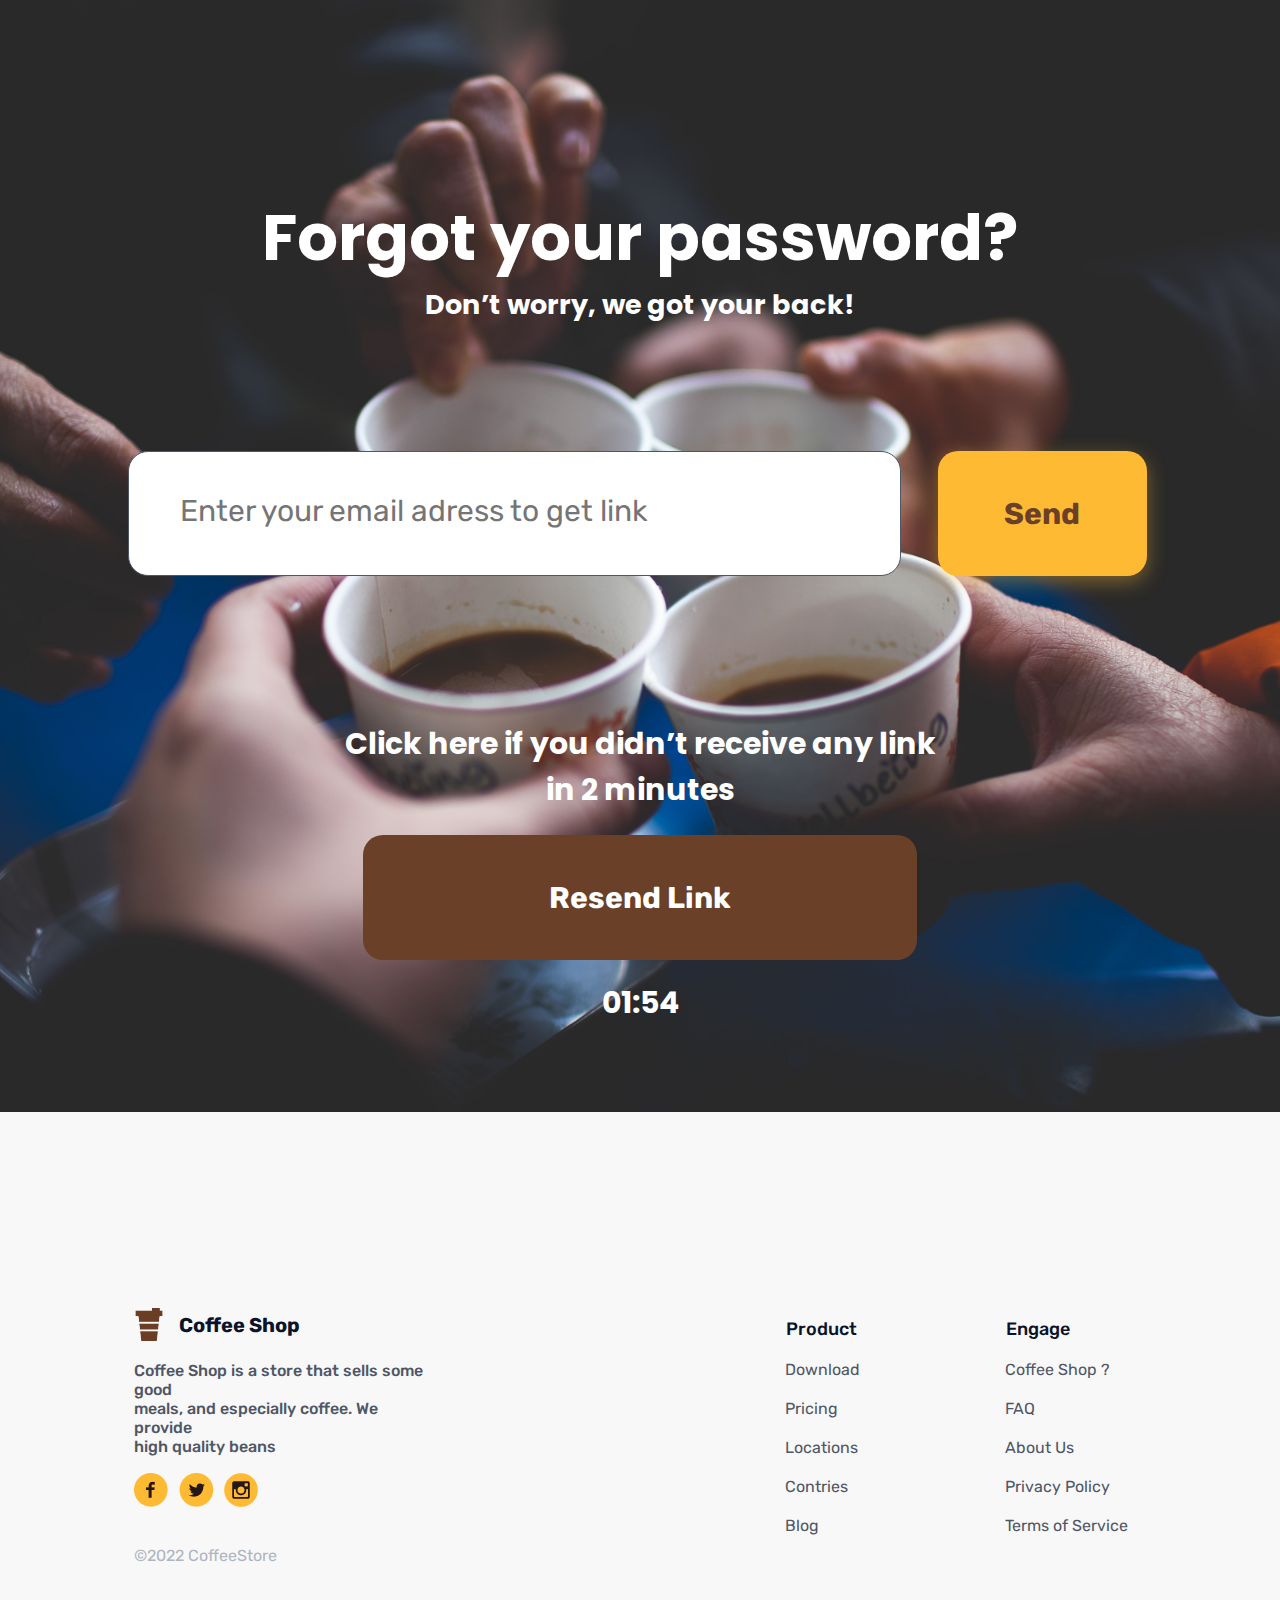
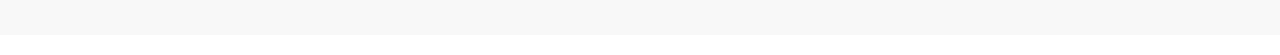
==== forgot/forgot.html @ 83983962 "init" ====
<!DOCTYPE html>
<html lang="en">
  <head>
    <meta charset="UTF-8" />
    <meta http-equiv="X-UA-Compatible" content="IE=edge" />
    <meta name="viewport" content="width=device-width, initial-scale=1.0" />
    <link rel="preconnect" href="https://fonts.googleapis.com" />
    <link rel="preconnect" href="https://fonts.gstatic.com" crossorigin />
    <link
      href="https://fonts.googleapis.com/css2?family=Rubik:wght@300;400;500;700&display=swap"
      rel="stylesheet"
    />
    <link rel="preconnect" href="https://fonts.googleapis.com" />
    <link rel="preconnect" href="https://fonts.gstatic.com" crossorigin />
    <link
      href="https://fonts.googleapis.com/css2?family=Poppins:ital,wght@0,200;0,300;0,400;0,600;0,700;1,800&display=swap"
      rel="stylesheet"
    />
    <link rel="shortcut icon" href="/assets/coffee.png" type="image/x-icon" />
    <title>Forgot Password - Coffee Shop</title>
    <link rel="stylesheet" href="forgot.css" />
  </head>
  <body>
    <main>
      <section class="modal" id="modal">
        <div class="modal-content" id="modal-content">
          <img src="../assets/succes.png" alt="" />
          <p class="succes-text">Kode verifikasi telah dikirm pada email :</p>
          <p class="greeting" id="greeting"></p>
          <button class="ok" id="ok">OK</button>
        </div>
      </section>
      <section class="container-fluid jumbotron">
        <div class="text">
          <p class="title">Forgot your password?</p>
          <p class="description">Don’t worry, we got your back!</p>
        </div>
        <form
          id="form"
          onsubmit="event.preventDefault();
          validateForm();"
        >
          <div class="form-input">
            <input
              id="email"
              class="email"
              type="text"
              placeholder="Enter your email adress to get link"
            />
            <button type="submit" class="btn btn-send">Send</button> <br />
            <span class="error" id=" email-error">
              <p class="error-text" id="errText"></p>
            </span>
          </div>
        </form>

        <div class="bottom">
          <p class="waiting">
            Click here if you didn’t receive any link <br />
            in 2 minutes
          </p>
          <button type="submit" class="btn btn-resend">Resend Link</button>
          <p class="time">01:54</p>
        </div>
      </section>
    </main>

    <footer class="footer-container">
      <div class="left-foot-content">
        <div class="logo-detail">
          <img
            src="/assets/coffee.png"
            alt=""
            class="coffee"
            width="30"
            height="33"
          />
          <p>Coffee Shop</p>
        </div>
        <p class="about-detail">
          Coffee Shop is a store that sells some good <br />
          meals, and especially coffee. We provide <br />
          high quality beans
        </p>
        <div class="sosmed-detail">
          <div class="box">
            <div class="back-logo"></div>
            <img class="img-logo" src="/assets/facebook.png" alt="" />
          </div>
          <div class="box">
            <div class="back-logo"></div>
            <img class="img-logo" src="/assets/twitter.png" alt="" />
          </div>
          <div class="box">
            <div class="back-logo"></div>
            <img class="img-logo" src="/assets/instagram.png" alt="" />
          </div>
        </div>
        <p class="copyright">©2022 CoffeeStore</p>
      </div>
      <div class="right-foot-content">
        <div class="content-detail">
          <h2>Product</h2>
          <ol>
            <li>Download</li>
            <li>Pricing</li>
            <li>Locations</li>
            <li>Contries</li>
            <li>Blog</li>
          </ol>
        </div>
        <div class="content-detail">
          <h2>Engage</h2>
          <ol>
            <li>Coffee Shop ?</li>
            <li>FAQ</li>
            <li>About Us</li>
            <li>Privacy Policy</li>
            <li>Terms of Service</li>
          </ol>
        </div>
      </div>
    </footer>
  </body>
  <script src="/forgot/forgot.js"></script>
</html>
---- forgot/forgot.css ----
:root {
  --company-yellow: #ffba33;
  --color-secondary: #6a4029;
  --color-accents: #f8f8f8;
  --color-brown: #895537;
  --color-black: #000000;
  --color-Darkblue: #0b132a;
  --color-greyFont: #4f5665;
}

* {
  margin: 0;
  font-family: "Rubik", sans-serif;
  box-sizing: border-box;
}
body {
  width: 100%;
}

a {
  text-decoration: none;
}

section {
  width: 100%;
}

.container-fluid {
  width: 100%;
}

/* Jumbotron */
.jumbotron {
  background: url(/assets/bg\ forgot.jpeg);
  background-size: cover;
  background-position: center;
  position: relative;
  height: 1112px;
}

.title {
  display: flex;
  padding-top: 190px;
  justify-content: center;
  align-items: center;
  color: #ffffff;
  font-size: 64px;
  font-weight: 700;
  font-family: "Poppins", sans-serif;
}

.description {
  display: flex;
  justify-content: center;
  align-items: center;
  font-size: 27px;
  font-weight: 700;
  color: #ffffff;
  font-family: "Poppins", sans-serif;
}

form {
  display: flex;
  align-items: center;
  justify-content: center;
  margin-top: 126px;
}
.form-input {
  display: flex;
  justify-content: center;
  flex-direction: row;
  width: 80%;
}
.form-input input {
  width: 850px;
  height: 125px;
  padding: 12px 16px;
  border-radius: 20px;
  border: 1px solid #4f5665;
  margin-bottom: 20px;
  font-size: 20px;
  font-weight: 400;
  color: #9f9f9f;
}

.modal {
  display: none;
  z-index: 2;
  width: 100%;
  height: 100vh;
  position: fixed;
  background-color: rgba(0, 0, 0, 0.4);

  /* padding: auto; */
}
.ok {
  width: 100px;
  height: 35px;
  background-color: #ffba33;
  color: #6a4029;
  justify-content: center;
  align-items: center;
  border: none;
  border-radius: 15px;
  cursor: pointer;
  margin-top: 20px;
}

.succes-text {
  font-size: 20px;
}

.ok:hover {
  background-color: #ffdd00;
}

.modal-content {
  background-color: #ffffff;
  border-radius: 20px;
  width: 500px;
  height: 270px;
  justify-content: center;
  align-items: center;
  padding: 10px;
  display: flex;
  flex-direction: column;
  justify-content: center;
  align-items: center;
  border: 2px solid #e1e3ef;
  flex-direction: column;
  position: fixed;
  z-index: 9999;
  left: 33%;
  gap: 15px;
  /* right: 50%; */
  top: 35%;
  padding-bottom: 10px;
}

.modal img {
  width: 80px;
  height: 80px;
  border-radius: 100%;
}

.error {
  /* display: none; */
  /* visibility: visible; */
  align-items: center;
  font-size: 15px;
  color: #d93025;
  gap: 5px;
  font-family: Arial, Helvetica, sans-serif;
  padding-left: 5px;
  width: fit-content;
}
.form-input ::placeholder {
  font-size: 30px;
  padding-left: 35px;
  width: 80%;
}

.btn {
  padding: 42px auto;
  border-radius: 20px;
  cursor: pointer;
  border: none;
}

.btn-send {
  background: var(--company-yellow);
  width: 230px;
  height: 125px;
  font-size: 30px;
  color: var(--color-secondary);
  font-weight: 700;
  margin-bottom: 15px;
  margin-left: 37px;
  box-shadow: 0px 6px 20px 0px #ffba3366;
}

.btn-send:hover {
  background-color: #ffc800;
}

.bottom {
  display: flex;
  flex-direction: column;
}
.waiting {
  font-family: "Poppins", sans-serif;
  font-size: 30px;
  font-weight: 700;
  color: #ffffff;
  display: flex;
  justify-content: center;
  align-items: center;
  text-align: center;
  margin-top: 125px;
}

.btn-resend {
  background-color: var(--color-secondary);
  color: #ffffff;
  width: 554px;
  height: 125px;
  font-size: 30px;
  font-weight: 700;
  margin-top: 22px;
  margin-left: auto;
  margin-right: auto;
}

.btn-resend:hover {
  background-color: #895537;
}

.time {
  font-family: "Poppins", sans-serif;
  font-size: 30px;
  font-weight: 700;
  color: #ffffff;
  display: flex;
  justify-content: center;
  align-items: center;
  text-align: center;
  margin-top: 20px;
}

/* end jumbotron */

/* footer */

footer {
  box-sizing: border-box;
  width: 100%;
}
.footer-container {
  justify-content: space-between;
  margin-bottom: 20px;
  background-color: #f8f8f8;
  padding-top: 126px;
  padding-left: 5%;
  padding-right: 5%;
}

.left-foot-content {
  margin: 70px;
}

.about-detail {
  margin-top: 20px;
  width: 60%;
  font-size: 16px;
  color: #4f5665;
  font-weight: 500;
}

.sosmed-detail {
  position: relative;
  display: flex;
  margin-top: 20px;
  width: 20%;
  justify-content: space-between;
  cursor: pointer;
}

.back-logo {
  background-color: rgb(37, 23, 23);
  padding: 15px;
  position: relative;
  left: 2px;
  display: flex;
  align-items: center;
  justify-content: center;
  border-radius: 50%;
}

.img-logo {
  position: absolute;
  bottom: -1px;
  overflow: hidden;
  object-fit: cover;
}

.copyright {
  font-size: 16px;
  color: #afb5c0;
  margin-top: 40px;
}

.right-foot-content {
  margin-top: 80px;
  display: flex;
  justify-content: space-around;
  margin-right: 35px;
}

.content-detail h2 {
  font-size: 18px;
  color: #0b132a;
  margin-left: 41px;
  font-weight: 500;
}

.content-detail ol li {
  font-size: 16px;
  margin-top: 20px;
  list-style: none;
  color: #4f5665;
}

.content-detail ol li:hover {
  color: #ffba33;
  cursor: pointer;
  transform: translateY(-3%);
  -webkit-transform: translateY(-3%);
  -moz-transform: translateY(-3%);
  -ms-transform: translateY(-3%);
  -o-transform: translateY(-3%);
}

.logo-detail {
  display: flex;
  align-items: center;
}

.logo-detail p {
  font-size: 20px;
  font-weight: 700;
  color: var(--color-Darkblue);
  margin-left: 15px;
}

.footer-container {
  display: flex;
}

.side-content,
.form-content,
.left-foot-content,
.right-foot-content {
  flex: 1;
}
/* end footer */
@media screen and (min-width: 425px) and (max-width: 768px) {
  .title {
    font-size: 35px;
  }

  .description {
    font-size: 19px;
  }

  .btn-resend {
    width: 40%;
    font-size: 20px;
    height: 74px;
  }
  .waiting {
    font-size: 21px;
    margin-top: 76px;
  }

  form {
    margin-top: 61px;
  }
  .form-input {
    width: 100%;
    display: flex;
    justify-content: center;
    align-items: center;
    flex-direction: column;
    margin-left: 11%;
  }

  .form-input input {
    width: 100%;
    height: 65px;
    display: flex;
    align-items: center;
    justify-content: center;
    font-size: 22px;
  }
  .form-input ::placeholder {
    font-size: 15px;
    padding-left: 10px;
    width: 100%;
  }
  .btn-send {
    height: 57px;
    width: 50%;
    margin-left: 3%;
    font-size: 28px;
  }
  footer,
  .footer-left {
    display: flex;
    margin-top: 1rem;
    padding-right: 20px;
    background-color: #f8f8f8;
  }

  .footer-container {
    padding-top: 60px;
  }

  .left-foot-content {
    margin: 0;
  }

  .product,
  .engage {
    line-height: 28px;
  }

  .about-content {
    width: 70px;
    padding: 0px !important;
  }

  .about-title {
    margin-left: -15px;
  }

  .copyright {
    margin-top: 14px;
    margin-left: 6px;
    color: #afb5c0;
  }

  .footer-right {
    margin-top: 16px;
  }

  form {
    padding-top: 13px;
    width: 90%;
  }

  .login {
    font-size: 20px;
    margin-top: 3px;
  }

  .footer-logo {
    margin-top: -2px;
  }
  .right-foot-content {
    margin-top: 0;
  }
}
.back-logo {
  margin-right: 15px;
}
.img-logo {
  margin-right: 15px;
}

@media screen and (min-width: 768px) and (max-width: 1024px) {
  .title {
    font-size: 50px;
  }

  .description {
    font-size: 23px;
  }

  .form-input {
    width: 100%;
    display: flex;
    flex-direction: column;
    justify-content: center;
    align-items: center;
  }

  .form-input input {
    width: 80%;
    height: 70px;
  }
  .btn-send {
    height: 70px;
    width: 36%;
  }

  .form-input ::placeholder {
    font-size: 16px;
    padding-left: 35px;
    width: 80%;
  }

  .btn-resend {
    height: 80px;
    width: 50%;
  }

  .waiting {
    font-size: 30px;
    margin-top: 25px;
  }
}
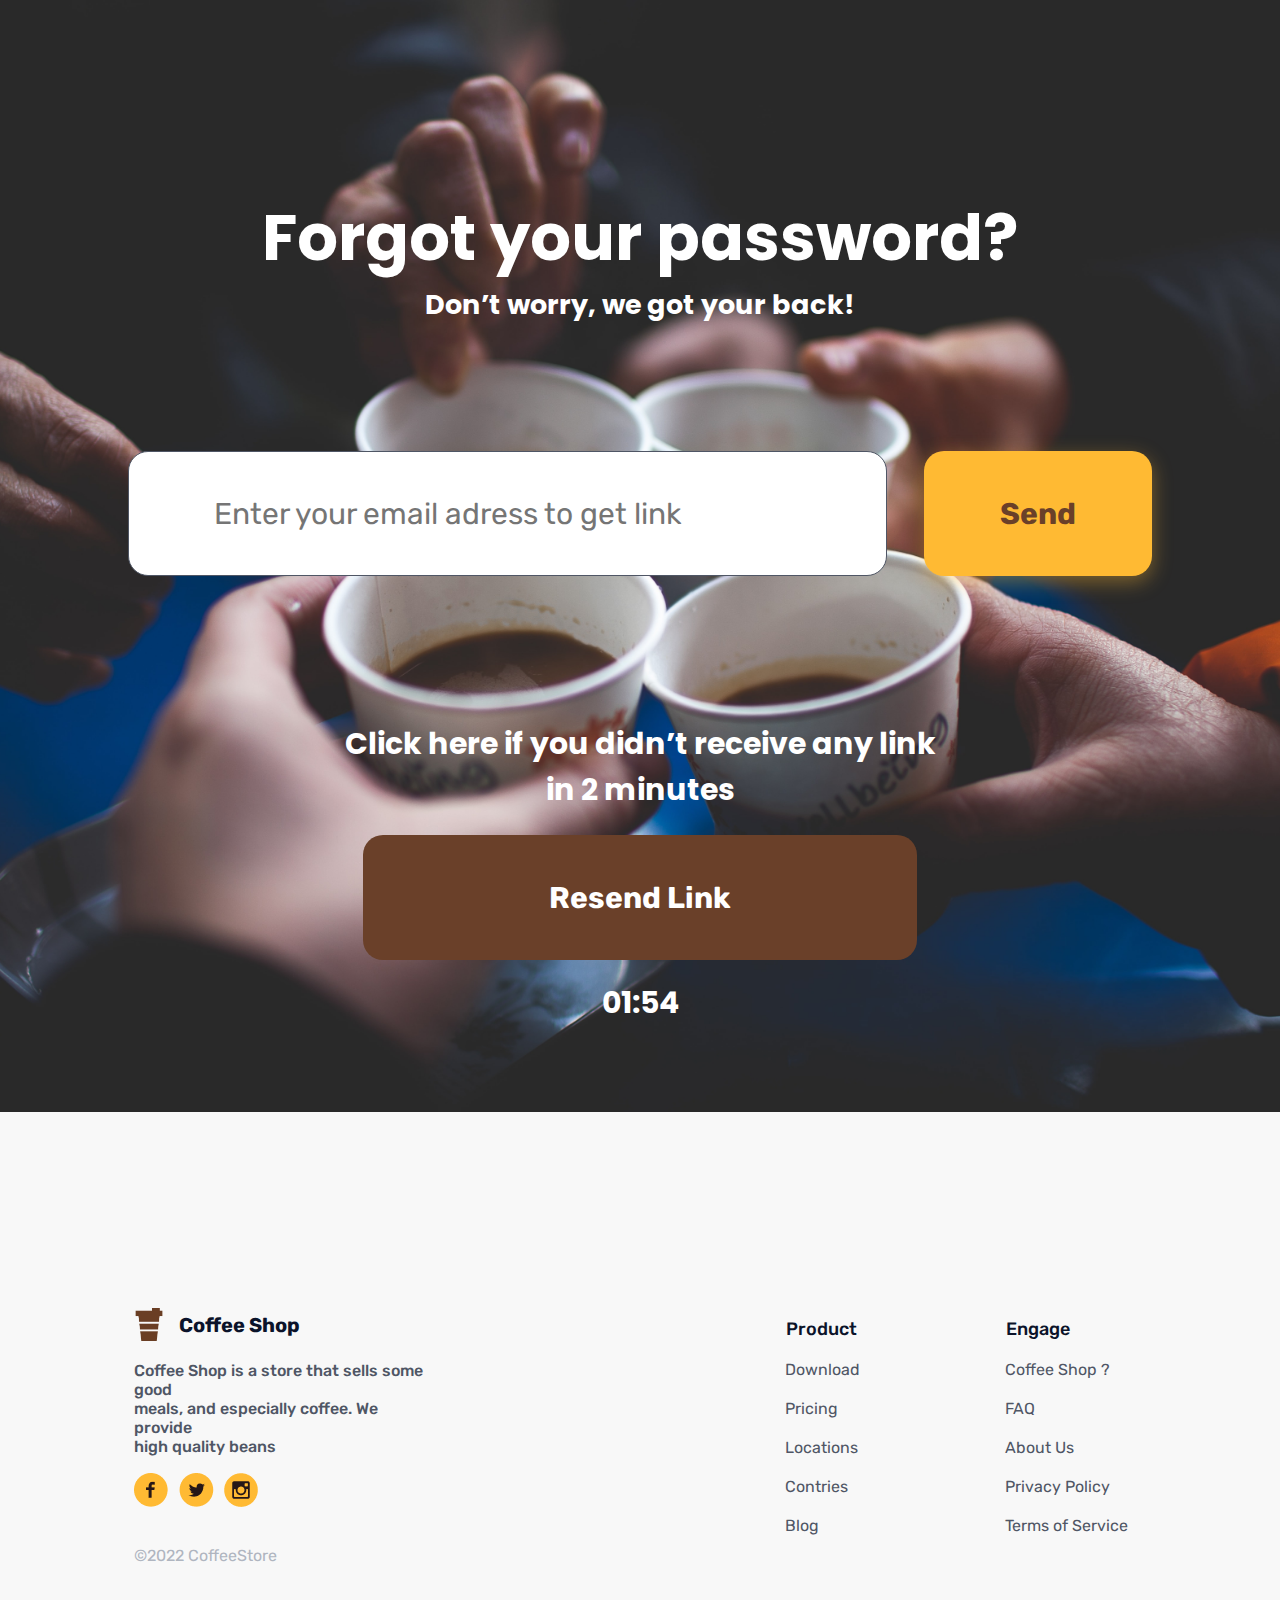
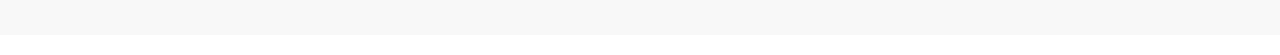
==== commit ecc16f16: "fix" ====
--- a/forgot/forgot.html
+++ b/forgot/forgot.html
@@ -1,126 +1,128 @@
-<!DOCTYPE html>
-<html lang="en">
-  <head>
-    <meta charset="UTF-8" />
-    <meta http-equiv="X-UA-Compatible" content="IE=edge" />
-    <meta name="viewport" content="width=device-width, initial-scale=1.0" />
-    <link rel="preconnect" href="https://fonts.googleapis.com" />
-    <link rel="preconnect" href="https://fonts.gstatic.com" crossorigin />
-    <link
-      href="https://fonts.googleapis.com/css2?family=Rubik:wght@300;400;500;700&display=swap"
-      rel="stylesheet"
-    />
-    <link rel="preconnect" href="https://fonts.googleapis.com" />
-    <link rel="preconnect" href="https://fonts.gstatic.com" crossorigin />
-    <link
-      href="https://fonts.googleapis.com/css2?family=Poppins:ital,wght@0,200;0,300;0,400;0,600;0,700;1,800&display=swap"
-      rel="stylesheet"
-    />
-    <link rel="shortcut icon" href="/assets/coffee.png" type="image/x-icon" />
-    <title>Forgot Password - Coffee Shop</title>
-    <link rel="stylesheet" href="forgot.css" />
-  </head>
-  <body>
-    <main>
-      <section class="modal" id="modal">
-        <div class="modal-content" id="modal-content">
-          <img src="../assets/succes.png" alt="" />
-          <p class="succes-text">Kode verifikasi telah dikirm pada email :</p>
-          <p class="greeting" id="greeting"></p>
-          <button class="ok" id="ok">OK</button>
-        </div>
-      </section>
-      <section class="container-fluid jumbotron">
-        <div class="text">
-          <p class="title">Forgot your password?</p>
-          <p class="description">Don’t worry, we got your back!</p>
-        </div>
-        <form
-          id="form"
-          onsubmit="event.preventDefault();
-          validateForm();"
-        >
-          <div class="form-input">
-            <input
-              id="email"
-              class="email"
-              type="text"
-              placeholder="Enter your email adress to get link"
-            />
-            <button type="submit" class="btn btn-send">Send</button> <br />
-            <span class="error" id=" email-error">
-              <p class="error-text" id="errText"></p>
-            </span>
-          </div>
-        </form>
-
-        <div class="bottom">
-          <p class="waiting">
-            Click here if you didn’t receive any link <br />
-            in 2 minutes
-          </p>
-          <button type="submit" class="btn btn-resend">Resend Link</button>
-          <p class="time">01:54</p>
-        </div>
-      </section>
-    </main>
-
-    <footer class="footer-container">
-      <div class="left-foot-content">
-        <div class="logo-detail">
-          <img
-            src="/assets/coffee.png"
-            alt=""
-            class="coffee"
-            width="30"
-            height="33"
-          />
-          <p>Coffee Shop</p>
-        </div>
-        <p class="about-detail">
-          Coffee Shop is a store that sells some good <br />
-          meals, and especially coffee. We provide <br />
-          high quality beans
-        </p>
-        <div class="sosmed-detail">
-          <div class="box">
-            <div class="back-logo"></div>
-            <img class="img-logo" src="/assets/facebook.png" alt="" />
-          </div>
-          <div class="box">
-            <div class="back-logo"></div>
-            <img class="img-logo" src="/assets/twitter.png" alt="" />
-          </div>
-          <div class="box">
-            <div class="back-logo"></div>
-            <img class="img-logo" src="/assets/instagram.png" alt="" />
-          </div>
-        </div>
-        <p class="copyright">©2022 CoffeeStore</p>
-      </div>
-      <div class="right-foot-content">
-        <div class="content-detail">
-          <h2>Product</h2>
-          <ol>
-            <li>Download</li>
-            <li>Pricing</li>
-            <li>Locations</li>
-            <li>Contries</li>
-            <li>Blog</li>
-          </ol>
-        </div>
-        <div class="content-detail">
-          <h2>Engage</h2>
-          <ol>
-            <li>Coffee Shop ?</li>
-            <li>FAQ</li>
-            <li>About Us</li>
-            <li>Privacy Policy</li>
-            <li>Terms of Service</li>
-          </ol>
-        </div>
-      </div>
-    </footer>
-  </body>
-  <script src="/forgot/forgot.js"></script>
-</html>
+<!DOCTYPE html>
+<html lang="en">
+  <head>
+    <meta charset="UTF-8" />
+    <meta http-equiv="X-UA-Compatible" content="IE=edge" />
+    <meta name="viewport" content="width=device-width, initial-scale=1.0" />
+    <link rel="preconnect" href="https://fonts.googleapis.com" />
+    <link rel="preconnect" href="https://fonts.gstatic.com" crossorigin />
+    <link
+      href="https://fonts.googleapis.com/css2?family=Rubik:wght@300;400;500;700&display=swap"
+      rel="stylesheet"
+    />
+    <link rel="preconnect" href="https://fonts.googleapis.com" />
+    <link rel="preconnect" href="https://fonts.gstatic.com" crossorigin />
+    <link
+      href="https://fonts.googleapis.com/css2?family=Poppins:ital,wght@0,200;0,300;0,400;0,600;0,700;1,800&display=swap"
+      rel="stylesheet"
+    />
+    <link rel="shortcut icon" href="/assets/coffee.png" type="image/x-icon" />
+    <title>Forgot Password - Coffee Shop</title>
+    <link rel="stylesheet" href="forgot.css" />
+  </head>
+  <body>
+    <main>
+      <section class="modal" id="modal">
+        <div class="modal-content" id="modal-content">
+          <img src="../assets/succes.png" alt="" />
+          <p class="succes-text">Kode verifikasi telah dikirm pada email :</p>
+          <p class="greeting" id="greeting"></p>
+          <button class="ok" id="ok">OK</button>
+        </div>
+      </section>
+      <section class="container-fluid jumbotron">
+        <div class="text">
+          <p class="title">Forgot your password?</p>
+          <p class="description">Don’t worry, we got your back!</p>
+        </div>
+        <form
+          id="form"
+          onsubmit="event.preventDefault();
+          validateForm();"
+        >
+          <div class="form-input">
+            <div class="wrap-input">
+              <input
+                id="email"
+                class="email"
+                type="text"
+                placeholder="Enter your email adress to get link"
+              />
+              <span class="error" id=" email-error">
+                <p class="error-text" id="errText"></p>
+              </span>
+            </div>
+            <button type="submit" class="btn btn-send">Send</button>
+          </div>
+        </form>
+
+        <div class="bottom">
+          <p class="waiting">
+            Click here if you didn’t receive any link <br />
+            in 2 minutes
+          </p>
+          <button type="submit" class="btn btn-resend">Resend Link</button>
+          <p class="time">01:54</p>
+        </div>
+      </section>
+    </main>
+
+    <footer class="footer-container">
+      <div class="left-foot-content">
+        <div class="logo-detail">
+          <img
+            src="/assets/coffee.png"
+            alt=""
+            class="coffee"
+            width="30"
+            height="33"
+          />
+          <p>Coffee Shop</p>
+        </div>
+        <p class="about-detail">
+          Coffee Shop is a store that sells some good <br />
+          meals, and especially coffee. We provide <br />
+          high quality beans
+        </p>
+        <div class="sosmed-detail">
+          <div class="box">
+            <div class="back-logo"></div>
+            <img class="img-logo" src="/assets/facebook.png" alt="" />
+          </div>
+          <div class="box">
+            <div class="back-logo"></div>
+            <img class="img-logo" src="/assets/twitter.png" alt="" />
+          </div>
+          <div class="box">
+            <div class="back-logo"></div>
+            <img class="img-logo" src="/assets/instagram.png" alt="" />
+          </div>
+        </div>
+        <p class="copyright">©2022 CoffeeStore</p>
+      </div>
+      <div class="right-foot-content">
+        <div class="content-detail">
+          <h2>Product</h2>
+          <ol>
+            <li>Download</li>
+            <li>Pricing</li>
+            <li>Locations</li>
+            <li>Contries</li>
+            <li>Blog</li>
+          </ol>
+        </div>
+        <div class="content-detail">
+          <h2>Engage</h2>
+          <ol>
+            <li>Coffee Shop ?</li>
+            <li>FAQ</li>
+            <li>About Us</li>
+            <li>Privacy Policy</li>
+            <li>Terms of Service</li>
+          </ol>
+        </div>
+      </div>
+    </footer>
+  </body>
+  <script src="/forgot/forgot.js"></script>
+</html>
--- a/forgot/forgot.css
+++ b/forgot/forgot.css
@@ -1,501 +1,515 @@
-:root {
-  --company-yellow: #ffba33;
-  --color-secondary: #6a4029;
-  --color-accents: #f8f8f8;
-  --color-brown: #895537;
-  --color-black: #000000;
-  --color-Darkblue: #0b132a;
-  --color-greyFont: #4f5665;
-}
-
-* {
-  margin: 0;
-  font-family: "Rubik", sans-serif;
-  box-sizing: border-box;
-}
-body {
-  width: 100%;
-}
-
-a {
-  text-decoration: none;
-}
-
-section {
-  width: 100%;
-}
-
-.container-fluid {
-  width: 100%;
-}
-
-/* Jumbotron */
-.jumbotron {
-  background: url(/assets/bg\ forgot.jpeg);
-  background-size: cover;
-  background-position: center;
-  position: relative;
-  height: 1112px;
-}
-
-.title {
-  display: flex;
-  padding-top: 190px;
-  justify-content: center;
-  align-items: center;
-  color: #ffffff;
-  font-size: 64px;
-  font-weight: 700;
-  font-family: "Poppins", sans-serif;
-}
-
-.description {
-  display: flex;
-  justify-content: center;
-  align-items: center;
-  font-size: 27px;
-  font-weight: 700;
-  color: #ffffff;
-  font-family: "Poppins", sans-serif;
-}
-
-form {
-  display: flex;
-  align-items: center;
-  justify-content: center;
-  margin-top: 126px;
-}
-.form-input {
-  display: flex;
-  justify-content: center;
-  flex-direction: row;
-  width: 80%;
-}
-.form-input input {
-  width: 850px;
-  height: 125px;
-  padding: 12px 16px;
-  border-radius: 20px;
-  border: 1px solid #4f5665;
-  margin-bottom: 20px;
-  font-size: 20px;
-  font-weight: 400;
-  color: #9f9f9f;
-}
-
-.modal {
-  display: none;
-  z-index: 2;
-  width: 100%;
-  height: 100vh;
-  position: fixed;
-  background-color: rgba(0, 0, 0, 0.4);
-
-  /* padding: auto; */
-}
-.ok {
-  width: 100px;
-  height: 35px;
-  background-color: #ffba33;
-  color: #6a4029;
-  justify-content: center;
-  align-items: center;
-  border: none;
-  border-radius: 15px;
-  cursor: pointer;
-  margin-top: 20px;
-}
-
-.succes-text {
-  font-size: 20px;
-}
-
-.ok:hover {
-  background-color: #ffdd00;
-}
-
-.modal-content {
-  background-color: #ffffff;
-  border-radius: 20px;
-  width: 500px;
-  height: 270px;
-  justify-content: center;
-  align-items: center;
-  padding: 10px;
-  display: flex;
-  flex-direction: column;
-  justify-content: center;
-  align-items: center;
-  border: 2px solid #e1e3ef;
-  flex-direction: column;
-  position: fixed;
-  z-index: 9999;
-  left: 33%;
-  gap: 15px;
-  /* right: 50%; */
-  top: 35%;
-  padding-bottom: 10px;
-}
-
-.modal img {
-  width: 80px;
-  height: 80px;
-  border-radius: 100%;
-}
-
-.error {
-  /* display: none; */
-  /* visibility: visible; */
-  align-items: center;
-  font-size: 15px;
-  color: #d93025;
-  gap: 5px;
-  font-family: Arial, Helvetica, sans-serif;
-  padding-left: 5px;
-  width: fit-content;
-}
-.form-input ::placeholder {
-  font-size: 30px;
-  padding-left: 35px;
-  width: 80%;
-}
-
-.btn {
-  padding: 42px auto;
-  border-radius: 20px;
-  cursor: pointer;
-  border: none;
-}
-
-.btn-send {
-  background: var(--company-yellow);
-  width: 230px;
-  height: 125px;
-  font-size: 30px;
-  color: var(--color-secondary);
-  font-weight: 700;
-  margin-bottom: 15px;
-  margin-left: 37px;
-  box-shadow: 0px 6px 20px 0px #ffba3366;
-}
-
-.btn-send:hover {
-  background-color: #ffc800;
-}
-
-.bottom {
-  display: flex;
-  flex-direction: column;
-}
-.waiting {
-  font-family: "Poppins", sans-serif;
-  font-size: 30px;
-  font-weight: 700;
-  color: #ffffff;
-  display: flex;
-  justify-content: center;
-  align-items: center;
-  text-align: center;
-  margin-top: 125px;
-}
-
-.btn-resend {
-  background-color: var(--color-secondary);
-  color: #ffffff;
-  width: 554px;
-  height: 125px;
-  font-size: 30px;
-  font-weight: 700;
-  margin-top: 22px;
-  margin-left: auto;
-  margin-right: auto;
-}
-
-.btn-resend:hover {
-  background-color: #895537;
-}
-
-.time {
-  font-family: "Poppins", sans-serif;
-  font-size: 30px;
-  font-weight: 700;
-  color: #ffffff;
-  display: flex;
-  justify-content: center;
-  align-items: center;
-  text-align: center;
-  margin-top: 20px;
-}
-
-/* end jumbotron */
-
-/* footer */
-
-footer {
-  box-sizing: border-box;
-  width: 100%;
-}
-.footer-container {
-  justify-content: space-between;
-  margin-bottom: 20px;
-  background-color: #f8f8f8;
-  padding-top: 126px;
-  padding-left: 5%;
-  padding-right: 5%;
-}
-
-.left-foot-content {
-  margin: 70px;
-}
-
-.about-detail {
-  margin-top: 20px;
-  width: 60%;
-  font-size: 16px;
-  color: #4f5665;
-  font-weight: 500;
-}
-
-.sosmed-detail {
-  position: relative;
-  display: flex;
-  margin-top: 20px;
-  width: 20%;
-  justify-content: space-between;
-  cursor: pointer;
-}
-
-.back-logo {
-  background-color: rgb(37, 23, 23);
-  padding: 15px;
-  position: relative;
-  left: 2px;
-  display: flex;
-  align-items: center;
-  justify-content: center;
-  border-radius: 50%;
-}
-
-.img-logo {
-  position: absolute;
-  bottom: -1px;
-  overflow: hidden;
-  object-fit: cover;
-}
-
-.copyright {
-  font-size: 16px;
-  color: #afb5c0;
-  margin-top: 40px;
-}
-
-.right-foot-content {
-  margin-top: 80px;
-  display: flex;
-  justify-content: space-around;
-  margin-right: 35px;
-}
-
-.content-detail h2 {
-  font-size: 18px;
-  color: #0b132a;
-  margin-left: 41px;
-  font-weight: 500;
-}
-
-.content-detail ol li {
-  font-size: 16px;
-  margin-top: 20px;
-  list-style: none;
-  color: #4f5665;
-}
-
-.content-detail ol li:hover {
-  color: #ffba33;
-  cursor: pointer;
-  transform: translateY(-3%);
-  -webkit-transform: translateY(-3%);
-  -moz-transform: translateY(-3%);
-  -ms-transform: translateY(-3%);
-  -o-transform: translateY(-3%);
-}
-
-.logo-detail {
-  display: flex;
-  align-items: center;
-}
-
-.logo-detail p {
-  font-size: 20px;
-  font-weight: 700;
-  color: var(--color-Darkblue);
-  margin-left: 15px;
-}
-
-.footer-container {
-  display: flex;
-}
-
-.side-content,
-.form-content,
-.left-foot-content,
-.right-foot-content {
-  flex: 1;
-}
-/* end footer */
-@media screen and (min-width: 425px) and (max-width: 768px) {
-  .title {
-    font-size: 35px;
-  }
-
-  .description {
-    font-size: 19px;
-  }
-
-  .btn-resend {
-    width: 40%;
-    font-size: 20px;
-    height: 74px;
-  }
-  .waiting {
-    font-size: 21px;
-    margin-top: 76px;
-  }
-
-  form {
-    margin-top: 61px;
-  }
-  .form-input {
-    width: 100%;
-    display: flex;
-    justify-content: center;
-    align-items: center;
-    flex-direction: column;
-    margin-left: 11%;
-  }
-
-  .form-input input {
-    width: 100%;
-    height: 65px;
-    display: flex;
-    align-items: center;
-    justify-content: center;
-    font-size: 22px;
-  }
-  .form-input ::placeholder {
-    font-size: 15px;
-    padding-left: 10px;
-    width: 100%;
-  }
-  .btn-send {
-    height: 57px;
-    width: 50%;
-    margin-left: 3%;
-    font-size: 28px;
-  }
-  footer,
-  .footer-left {
-    display: flex;
-    margin-top: 1rem;
-    padding-right: 20px;
-    background-color: #f8f8f8;
-  }
-
-  .footer-container {
-    padding-top: 60px;
-  }
-
-  .left-foot-content {
-    margin: 0;
-  }
-
-  .product,
-  .engage {
-    line-height: 28px;
-  }
-
-  .about-content {
-    width: 70px;
-    padding: 0px !important;
-  }
-
-  .about-title {
-    margin-left: -15px;
-  }
-
-  .copyright {
-    margin-top: 14px;
-    margin-left: 6px;
-    color: #afb5c0;
-  }
-
-  .footer-right {
-    margin-top: 16px;
-  }
-
-  form {
-    padding-top: 13px;
-    width: 90%;
-  }
-
-  .login {
-    font-size: 20px;
-    margin-top: 3px;
-  }
-
-  .footer-logo {
-    margin-top: -2px;
-  }
-  .right-foot-content {
-    margin-top: 0;
-  }
-}
-.back-logo {
-  margin-right: 15px;
-}
-.img-logo {
-  margin-right: 15px;
-}
-
-@media screen and (min-width: 768px) and (max-width: 1024px) {
-  .title {
-    font-size: 50px;
-  }
-
-  .description {
-    font-size: 23px;
-  }
-
-  .form-input {
-    width: 100%;
-    display: flex;
-    flex-direction: column;
-    justify-content: center;
-    align-items: center;
-  }
-
-  .form-input input {
-    width: 80%;
-    height: 70px;
-  }
-  .btn-send {
-    height: 70px;
-    width: 36%;
-  }
-
-  .form-input ::placeholder {
-    font-size: 16px;
-    padding-left: 35px;
-    width: 80%;
-  }
-
-  .btn-resend {
-    height: 80px;
-    width: 50%;
-  }
-
-  .waiting {
-    font-size: 30px;
-    margin-top: 25px;
-  }
-}
+:root {
+  --company-yellow: #ffba33;
+  --color-secondary: #6a4029;
+  --color-accents: #f8f8f8;
+  --color-brown: #895537;
+  --color-black: #000000;
+  --color-Darkblue: #0b132a;
+  --color-greyFont: #4f5665;
+}
+
+* {
+  margin: 0;
+  font-family: "Rubik", sans-serif;
+  box-sizing: border-box;
+}
+body {
+  width: 100%;
+}
+
+a {
+  text-decoration: none;
+}
+
+section {
+  width: 100%;
+}
+
+.container-fluid {
+  width: 100%;
+}
+
+/* Jumbotron */
+.jumbotron {
+  background: url(/assets/bg\ forgot.jpeg);
+  background-size: cover;
+  background-position: center;
+  position: relative;
+  height: 1112px;
+}
+
+.title {
+  display: flex;
+  padding-top: 190px;
+  justify-content: center;
+  align-items: center;
+  color: #ffffff;
+  font-size: 64px;
+  font-weight: 700;
+  font-family: "Poppins", sans-serif;
+}
+
+.description {
+  display: flex;
+  justify-content: center;
+  align-items: center;
+  font-size: 27px;
+  font-weight: 700;
+  color: #ffffff;
+  font-family: "Poppins", sans-serif;
+}
+
+form {
+  display: flex;
+  align-items: center;
+  justify-content: center;
+  margin-top: 126px;
+}
+.form-input {
+  display: flex;
+  justify-content: center;
+  flex-direction: row;
+  width: 80%;
+}
+.form-input input {
+  width: 100%;
+  height: 125px;
+  padding: 12px 16px;
+  border-radius: 20px;
+  border: 1px solid #4f5665;
+  margin-bottom: 20px;
+  font-size: 20px;
+  font-weight: 400;
+  color: #9f9f9f;
+  padding-left: 50px;
+  font-size: 30px;
+}
+
+.modal {
+  display: none;
+  z-index: 2;
+  width: 100%;
+  height: 100vh;
+  position: fixed;
+  background-color: rgba(0, 0, 0, 0.4);
+
+  /* padding: auto; */
+}
+.ok {
+  width: 100px;
+  height: 35px;
+  background-color: #ffba33;
+  color: #6a4029;
+  justify-content: center;
+  align-items: center;
+  border: none;
+  border-radius: 15px;
+  cursor: pointer;
+  margin-top: 20px;
+}
+
+.succes-text {
+  font-size: 20px;
+}
+
+.ok:hover {
+  background-color: #ffdd00;
+}
+
+.modal-content {
+  background-color: #ffffff;
+  border-radius: 20px;
+  width: 500px;
+  height: 270px;
+  justify-content: center;
+  align-items: center;
+  padding: 10px;
+  display: flex;
+  flex-direction: column;
+  justify-content: center;
+  align-items: center;
+  border: 2px solid #e1e3ef;
+  flex-direction: column;
+  position: fixed;
+  z-index: 9999;
+  left: 33%;
+  gap: 15px;
+  /* right: 50%; */
+  top: 35%;
+  padding-bottom: 10px;
+}
+
+.modal img {
+  width: 80px;
+  height: 80px;
+  border-radius: 100%;
+}
+.wrap-input {
+  display: flex;
+  flex-direction: column;
+  width: 768px;
+  justify-content: center;
+  align-items: center;
+}
+.error {
+  /* display: none; */
+  /* visibility: visible; */
+  align-items: center;
+  font-size: 15px;
+  color: #d93025;
+  gap: 5px;
+  font-family: Arial, Helvetica, sans-serif;
+  padding-left: 5px;
+  width: 100%;
+  text-align: center;
+  color: beige;
+  margin-bottom: 33px;
+  font-size: 17px;
+  display: none;
+}
+
+.form-input ::placeholder {
+  font-size: 30px;
+  padding-left: 35px;
+  width: 80%;
+}
+
+.btn {
+  padding: 42px auto;
+  border-radius: 20px;
+  cursor: pointer;
+  border: none;
+}
+
+.btn-send {
+  background: var(--company-yellow);
+  width: 230px;
+  height: 125px;
+  font-size: 30px;
+  color: var(--color-secondary);
+  font-weight: 700;
+  margin-bottom: 15px;
+  margin-left: 37px;
+  box-shadow: 0px 6px 20px 0px #ffba3366;
+}
+
+.btn-send:hover {
+  background-color: #ffc800;
+}
+
+.bottom {
+  display: flex;
+  flex-direction: column;
+}
+.waiting {
+  font-family: "Poppins", sans-serif;
+  font-size: 30px;
+  font-weight: 700;
+  color: #ffffff;
+  display: flex;
+  justify-content: center;
+  align-items: center;
+  text-align: center;
+  margin-top: 125px;
+}
+
+.btn-resend {
+  background-color: var(--color-secondary);
+  color: #ffffff;
+  width: 554px;
+  height: 125px;
+  font-size: 30px;
+  font-weight: 700;
+  margin-top: 22px;
+  margin-left: auto;
+  margin-right: auto;
+}
+
+.btn-resend:hover {
+  background-color: #895537;
+}
+
+.time {
+  font-family: "Poppins", sans-serif;
+  font-size: 30px;
+  font-weight: 700;
+  color: #ffffff;
+  display: flex;
+  justify-content: center;
+  align-items: center;
+  text-align: center;
+  margin-top: 20px;
+}
+
+/* end jumbotron */
+
+/* footer */
+
+footer {
+  box-sizing: border-box;
+  width: 100%;
+}
+.footer-container {
+  justify-content: space-between;
+  margin-bottom: 20px;
+  background-color: #f8f8f8;
+  padding-top: 126px;
+  padding-left: 5%;
+  padding-right: 5%;
+}
+
+.left-foot-content {
+  margin: 70px;
+}
+
+.about-detail {
+  margin-top: 20px;
+  width: 60%;
+  font-size: 16px;
+  color: #4f5665;
+  font-weight: 500;
+}
+
+.sosmed-detail {
+  position: relative;
+  display: flex;
+  margin-top: 20px;
+  width: 20%;
+  justify-content: space-between;
+  cursor: pointer;
+}
+
+.back-logo {
+  background-color: rgb(37, 23, 23);
+  padding: 15px;
+  position: relative;
+  left: 2px;
+  display: flex;
+  align-items: center;
+  justify-content: center;
+  border-radius: 50%;
+}
+
+.img-logo {
+  position: absolute;
+  bottom: -1px;
+  overflow: hidden;
+  object-fit: cover;
+}
+
+.copyright {
+  font-size: 16px;
+  color: #afb5c0;
+  margin-top: 40px;
+}
+
+.right-foot-content {
+  margin-top: 80px;
+  display: flex;
+  justify-content: space-around;
+  margin-right: 35px;
+}
+
+.content-detail h2 {
+  font-size: 18px;
+  color: #0b132a;
+  margin-left: 41px;
+  font-weight: 500;
+}
+
+.content-detail ol li {
+  font-size: 16px;
+  margin-top: 20px;
+  list-style: none;
+  color: #4f5665;
+}
+
+.content-detail ol li:hover {
+  color: #ffba33;
+  cursor: pointer;
+  transform: translateY(-3%);
+  -webkit-transform: translateY(-3%);
+  -moz-transform: translateY(-3%);
+  -ms-transform: translateY(-3%);
+  -o-transform: translateY(-3%);
+}
+
+.logo-detail {
+  display: flex;
+  align-items: center;
+}
+
+.logo-detail p {
+  font-size: 20px;
+  font-weight: 700;
+  color: var(--color-Darkblue);
+  margin-left: 15px;
+}
+
+.footer-container {
+  display: flex;
+}
+
+.side-content,
+.form-content,
+.left-foot-content,
+.right-foot-content {
+  flex: 1;
+}
+/* end footer */
+@media screen and (min-width: 425px) and (max-width: 768px) {
+  .title {
+    font-size: 35px;
+  }
+
+  .description {
+    font-size: 19px;
+  }
+
+  .btn-resend {
+    width: 40%;
+    font-size: 20px;
+    height: 74px;
+  }
+  .waiting {
+    font-size: 21px;
+    margin-top: 76px;
+  }
+
+  form {
+    margin-top: 61px;
+  }
+  .form-input {
+    width: 100%;
+    display: flex;
+    justify-content: center;
+    align-items: center;
+    flex-direction: column;
+    margin-left: 11%;
+  }
+
+  .form-input input {
+    width: 100%;
+    height: 65px;
+    display: flex;
+    align-items: center;
+    justify-content: center;
+    font-size: 22px;
+  }
+  .form-input ::placeholder {
+    font-size: 15px;
+    padding-left: 10px;
+    width: 100%;
+  }
+  .btn-send {
+    height: 57px;
+    width: 50%;
+    margin-left: 3%;
+    font-size: 28px;
+  }
+  footer,
+  .footer-left {
+    display: flex;
+    margin-top: 1rem;
+    padding-right: 20px;
+    background-color: #f8f8f8;
+  }
+
+  .footer-container {
+    padding-top: 60px;
+  }
+
+  .left-foot-content {
+    margin: 0;
+  }
+
+  .product,
+  .engage {
+    line-height: 28px;
+  }
+
+  .about-content {
+    width: 70px;
+    padding: 0px !important;
+  }
+
+  .about-title {
+    margin-left: -15px;
+  }
+
+  .copyright {
+    margin-top: 14px;
+    margin-left: 6px;
+    color: #afb5c0;
+  }
+
+  .footer-right {
+    margin-top: 16px;
+  }
+
+  form {
+    padding-top: 13px;
+    width: 90%;
+  }
+
+  .login {
+    font-size: 20px;
+    margin-top: 3px;
+  }
+
+  .footer-logo {
+    margin-top: -2px;
+  }
+  .right-foot-content {
+    margin-top: 0;
+  }
+}
+.back-logo {
+  margin-right: 15px;
+}
+.img-logo {
+  margin-right: 15px;
+}
+
+@media screen and (min-width: 768px) and (max-width: 1024px) {
+  .title {
+    font-size: 50px;
+  }
+
+  .description {
+    font-size: 23px;
+  }
+
+  .form-input {
+    width: 100%;
+    display: flex;
+    flex-direction: column;
+    justify-content: center;
+    align-items: center;
+  }
+
+  .form-input input {
+    width: 80%;
+    height: 70px;
+  }
+  .btn-send {
+    height: 70px;
+    width: 36%;
+  }
+
+  .form-input ::placeholder {
+    font-size: 16px;
+    padding-left: 35px;
+    width: 80%;
+  }
+
+  .btn-resend {
+    height: 80px;
+    width: 50%;
+  }
+
+  .waiting {
+    font-size: 30px;
+    margin-top: 25px;
+  }
+}
